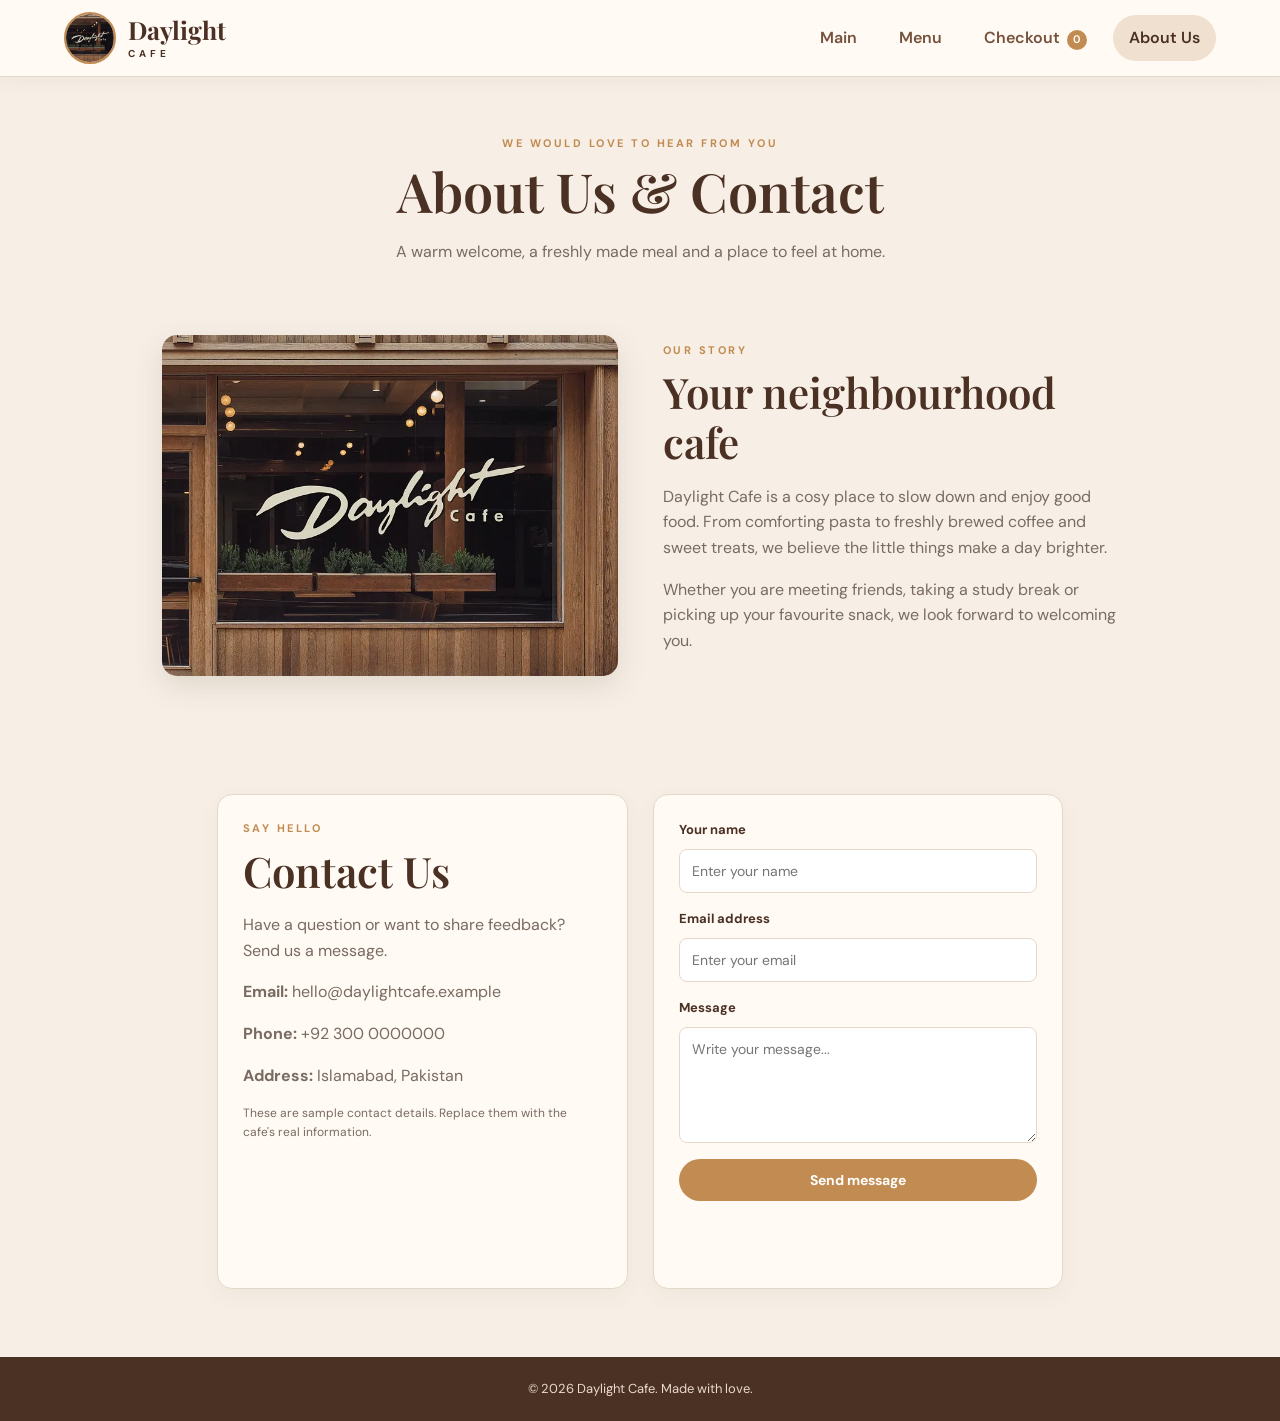
==== contact.html @ 04ac2de9 "Complete running website Contain all the html, css and js files along with cafe food pictures attach" ====
<!DOCTYPE html>
<html lang="en">
<head>
  <meta charset="UTF-8">
  <meta name="viewport" content="width=device-width, initial-scale=1.0">
  <title>Daylight Cafe | About Us</title>
  <link rel="stylesheet" href="cafestyle.css">
  <script src="cafe.js" defer></script>
</head>
<body>
  <header class="site-header">
    <a class="brand" href="index.html"><img src="cafe-logo.webp" alt="Daylight Cafe storefront"><span>Daylight <small>CAFE</small></span></a>
    <button class="nav-toggle" aria-label="Open navigation" aria-expanded="false">☰</button>
    <nav class="nav-links" aria-label="Main navigation">
      <a href="index.html">Main</a><a href="menu.html">Menu</a>
      <a href="checkout.html">Checkout <span class="cart-count">0</span></a><a class="active" href="contact.html">About Us</a>
    </nav>
  </header>
  <main class="page-main">
    <section class="page-title"><p class="eyebrow">We would love to hear from you</p><h1>About Us & Contact</h1><p>A warm welcome, a freshly made meal and a place to feel at home.</p></section>
    <section class="about-layout">
      <div class="about-photo"><img src="cafe-logo.webp" alt="Daylight Cafe storefront"></div>
      <div class="about-copy"><p class="eyebrow">Our story</p><h2>Your neighbourhood cafe</h2><p>Daylight Cafe is a cosy place to slow down and enjoy good food. From comforting pasta to freshly brewed coffee and sweet treats, we believe the little things make a day brighter.</p><p>Whether you are meeting friends, taking a study break or picking up your favourite snack, we look forward to welcoming you.</p></div>
    </section>
    <section class="contact-layout section">
      <div class="contact-details"><p class="eyebrow">Say hello</p><h2>Contact Us</h2><p>Have a question or want to share feedback? Send us a message.</p><p><strong>Email:</strong> hello@daylightcafe.example</p><p><strong>Phone:</strong> +92 300 0000000</p><p><strong>Address:</strong> Islamabad, Pakistan</p><p class="small-note">These are sample contact details. Replace them with the cafe's real information.</p></div>
      <form id="contact-form" class="contact-form">
        <label for="contact-name">Your name</label><input id="contact-name" name="name" type="text" placeholder="Enter your name" required>
        <label for="contact-email">Email address</label><input id="contact-email" name="email" type="email" placeholder="Enter your email" required>
        <label for="contact-message">Message</label><textarea id="contact-message" name="message" rows="5" placeholder="Write your message..." required></textarea>
        <button class="button" type="submit">Send message</button><p id="contact-feedback" class="cart-message" aria-live="polite"></p>
      </form>
    </section>
  </main>
  <footer><p>© <span data-year></span> Daylight Cafe. Made with love.</p></footer>
</body>
</html>
---- cafestyle.css ----
@import url('https://fonts.googleapis.com/css2?family=DM+Sans:wght@400;500;600;700&family=Playfair+Display:wght@500;600;700&display=swap');
:root{--cream:#f7efe6;--cream2:#fffaf4;--brown:#4b3024;--brown2:#76513c;--gold:#c28b51;--ink:#30231d;--muted:#796b61;--line:#e6d8c9;--white:#fff}
*{box-sizing:border-box}html{scroll-behavior:smooth}body{margin:0;background:var(--cream);color:var(--ink);font-family:'DM Sans',Arial,sans-serif;line-height:1.6}
a{color:inherit}.site-header{position:sticky;top:0;z-index:20;display:flex;align-items:center;justify-content:space-between;padding:12px clamp(18px,5vw,76px);background:rgba(255,250,244,.96);border-bottom:1px solid var(--line);box-shadow:0 3px 18px rgba(70,43,27,.06)}
.brand{display:flex;align-items:center;gap:12px;text-decoration:none;color:var(--brown);font-family:'Playfair Display',serif;font-size:25px;font-weight:700;line-height:1}.brand img{width:52px;height:52px;object-fit:cover;border-radius:50%;border:2px solid var(--gold)}.brand small{display:block;font:700 10px 'DM Sans',sans-serif;letter-spacing:4px;margin-top:5px}
.nav-links{display:flex;align-items:center;gap:10px}.nav-links a{padding:10px 16px;text-decoration:none;color:var(--brown2);font-weight:600;border-radius:30px;transition:.2s}.nav-links a:hover,.nav-links a.active{background:#efe0d0;color:var(--brown)}.cart-count{display:inline-grid;place-items:center;min-width:20px;height:20px;padding:0 5px;margin-left:3px;border-radius:20px;background:var(--gold);color:#fff;font-size:11px}
.nav-toggle{display:none;border:0;background:none;font-size:27px;color:var(--brown)}
.hero{display:grid;grid-template-columns:1fr 1fr;min-height:490px;background:var(--brown);color:var(--cream2)}.hero-copy{align-self:center;padding:70px clamp(25px,8vw,120px)}.hero h1,.page-title h1{font:600 clamp(38px,5vw,64px)/1.12 'Playfair Display',serif;margin:8px 0 18px}.hero h1 em{color:#e2b987}.hero-copy>p:not(.eyebrow){max-width:480px;color:#eadfd4;font-size:17px;margin-bottom:28px}.hero-image{min-height:390px;background:linear-gradient(90deg,rgba(75,48,36,.12),transparent),url('cafe-interior.jpg') center/cover}
.eyebrow{text-transform:uppercase;letter-spacing:2.5px;font-size:11px;font-weight:700;color:var(--gold);margin:0 0 8px}.button{display:inline-block;border:0;border-radius:30px;padding:12px 24px;background:var(--gold);color:#fff;text-decoration:none;font:700 14px 'DM Sans',sans-serif;cursor:pointer;transition:transform .2s,background .2s}.button:hover{background:var(--brown2);transform:translateY(-2px)}.button-outline{background:transparent;color:var(--brown);border:1px solid var(--brown2)}.button-outline:hover{color:white}.section{padding:68px clamp(18px,6vw,90px)}.section-heading,.page-title{text-align:center;margin:0 auto 32px}.section-heading h2,.welcome-strip h2,.about-copy h2,.contact-details h2{font:600 clamp(29px,4vw,42px)/1.2 'Playfair Display',serif;margin:4px 0 10px;color:var(--brown)}.section-heading p:last-child,.page-title>p:last-child{color:var(--muted);margin:0}
.slider{position:relative;max-width:1040px;margin:0 auto;overflow:hidden;border-radius:16px;box-shadow:0 12px 35px rgba(70,43,27,.12)}.slides{position:relative;min-height:390px}.slide{display:none;position:relative;height:390px}.slide.active{display:block;animation:fade .5s}.slide img{width:100%;height:100%;object-fit:cover;display:block}.slide:after{content:"";position:absolute;inset:45% 0 0;background:linear-gradient(transparent,rgba(25,16,12,.75))}.slide-caption{position:absolute;z-index:2;left:30px;bottom:22px;color:white}.slide-caption h3{font:600 27px 'Playfair Display',serif;margin:0}.slide-caption p{margin:2px 0}.slide-arrow{position:absolute;z-index:4;top:50%;transform:translateY(-50%);width:42px;height:42px;border:0;border-radius:50%;background:rgba(255,250,244,.9);color:var(--brown);font-size:30px;cursor:pointer}.slide-arrow.prev{left:15px}.slide-arrow.next{right:15px}.slider-dots{position:absolute;z-index:5;bottom:15px;right:28px;display:flex;gap:7px}.slider-dots button{width:9px;height:9px;padding:0;border:0;border-radius:50%;background:#ffffff88;cursor:pointer}.slider-dots button.active{background:#fff;transform:scale(1.3)}@keyframes fade{from{opacity:.55}to{opacity:1}}
.welcome-strip{display:flex;align-items:center;justify-content:space-between;gap:20px;padding:42px clamp(18px,8vw,120px);background:#ecddce}.welcome-strip h2{font-size:30px;margin:0}.text-link{color:var(--brown2);font-weight:700;text-decoration:none}.text-link:hover{text-decoration:underline}
footer{text-align:center;padding:22px;background:var(--brown);color:#e9dacc;font-size:13px}footer p{margin:0}.page-main{min-height:70vh}.page-title{padding:58px 18px 28px}.page-title h1{color:var(--brown);font-size:clamp(38px,5vw,54px)}.menu-feature{max-width:900px}.menu-feature .slides,.menu-feature .slide{height:300px;min-height:300px}
.menu-section{padding-top:55px}.menu-grid{display:grid;grid-template-columns:repeat(2,minmax(0,1fr));gap:24px;max-width:1050px;margin:0 auto}.menu-card{overflow:hidden;background:var(--cream2);border:1px solid var(--line);border-radius:14px;box-shadow:0 6px 20px rgba(70,43,27,.06)}.menu-card>img{display:block;width:100%;height:220px;object-fit:cover}.menu-card-content{padding:20px}.menu-card-title{display:flex;align-items:flex-start;justify-content:space-between;gap:10px}.menu-card-title h3{font:600 22px 'Playfair Display',serif;color:var(--brown);margin:0}.menu-card-title strong{white-space:nowrap;color:var(--brown2)}.menu-card p{color:var(--muted);margin:10px 0 17px;font-size:14px}.center{text-align:center;margin-top:32px}.cart-message{color:var(--brown2);font-weight:600;min-height:22px}
.checkout-layout{display:grid;grid-template-columns:1.5fr 1fr;gap:24px;max-width:1050px;margin:0 auto;padding:10px 22px 70px}.cart-panel,.summary-panel,.contact-form,.contact-details{background:var(--cream2);border:1px solid var(--line);border-radius:15px;padding:25px;box-shadow:0 7px 22px rgba(70,43,27,.05)}.cart-panel h2,.summary-panel h2{font:600 25px 'Playfair Display',serif;color:var(--brown);margin:0 0 18px}.cart-row{display:grid;grid-template-columns:1fr auto auto;gap:15px;align-items:center;padding:15px 0;border-bottom:1px solid var(--line)}.cart-row h3{font-size:16px;margin:0}.cart-row p{font-size:13px;color:var(--muted);margin:3px 0 0}.quantity-controls{display:flex;align-items:center;gap:8px}.quantity-controls button,.remove-item{border:1px solid var(--line);background:white;border-radius:20px;padding:4px 10px;cursor:pointer;color:var(--brown)}.remove-item{font-size:12px}.empty-cart{color:var(--muted)}.total-row{display:flex;justify-content:space-between;padding:12px 0;border-bottom:1px solid var(--line)}.grand-total{font-size:18px;color:var(--brown);border:0}.small-note{font-size:12px;color:var(--muted)}.full-width{width:100%;margin:12px 0}.summary-panel .text-link{display:inline-block;margin-top:10px}
.about-layout{display:grid;grid-template-columns:1fr 1fr;align-items:center;gap:45px;max-width:1000px;margin:0 auto;padding:10px 22px 50px}.about-photo img{display:block;width:100%;max-height:390px;object-fit:cover;border-radius:15px;box-shadow:0 10px 30px rgba(70,43,27,.13)}.about-copy p:not(.eyebrow){color:var(--muted)}.contact-layout{display:grid;grid-template-columns:1fr 1fr;gap:25px;max-width:1000px;margin:0 auto}.contact-details p:not(.eyebrow){color:var(--muted)}.contact-form{display:flex;flex-direction:column;gap:8px}.contact-form label{font-weight:700;font-size:13px;color:var(--brown)}.contact-form input,.contact-form textarea{width:100%;padding:12px;border:1px solid var(--line);border-radius:8px;background:white;font:14px 'DM Sans',sans-serif;margin-bottom:8px}.contact-form input:focus,.contact-form textarea:focus{outline:2px solid #d9b68d;border-color:transparent}.contact-form textarea{resize:vertical}
@media(max-width:720px){.site-header{padding:10px 17px}.nav-toggle{display:block}.nav-links{display:none;position:absolute;top:75px;left:0;right:0;flex-direction:column;align-items:stretch;padding:12px 18px;background:var(--cream2);border-bottom:1px solid var(--line)}.nav-links.open{display:flex}.nav-links a{padding:12px}.hero{grid-template-columns:1fr}.hero-copy{padding:55px 25px}.hero-image{min-height:260px}.slides,.slide{height:280px;min-height:280px}.menu-feature .slides,.menu-feature .slide{height:240px;min-height:240px}.menu-grid,.checkout-layout,.about-layout,.contact-layout{grid-template-columns:1fr}.menu-card>img{height:200px}.welcome-strip{align-items:flex-start;flex-direction:column}.section{padding:48px 17px}.checkout-layout{padding:5px 17px 50px}.cart-row{grid-template-columns:1fr auto;gap:8px}.cart-row .quantity-controls{grid-column:1}.cart-row .remove-item{grid-column:2;grid-row:2}.about-layout{padding:0 17px 35px;gap:22px}.contact-layout{padding-top:35px}}
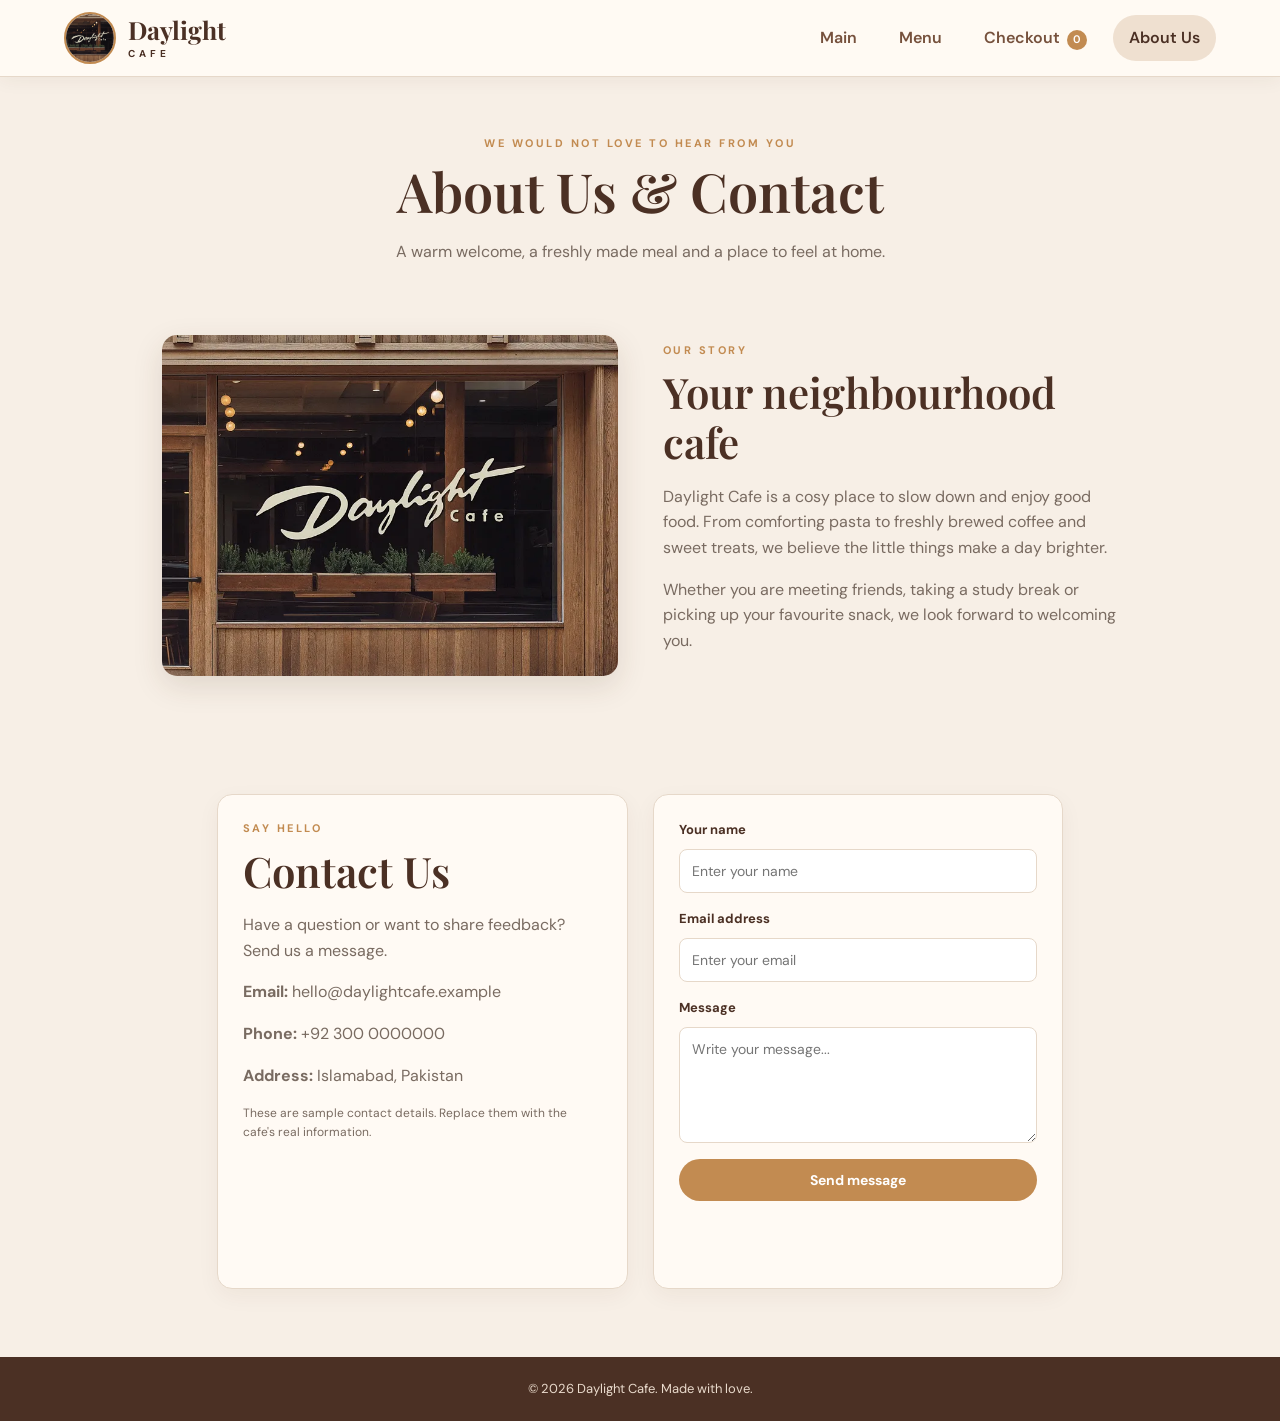
==== commit 0b02a653: "Changes Added a line so that the sentence can look more professional and appealing" ====
--- a/contact.html
+++ b/contact.html
@@ -17,7 +17,7 @@
     </nav>
   </header>
   <main class="page-main">
-    <section class="page-title"><p class="eyebrow">We would love to hear from you</p><h1>About Us & Contact</h1><p>A warm welcome, a freshly made meal and a place to feel at home.</p></section>
+    <section class="page-title"><p class="eyebrow">We would not love to hear from you</p><h1>About Us & Contact</h1><p>A warm welcome, a freshly made meal and a place to feel at home.</p></section>
     <section class="about-layout">
       <div class="about-photo"><img src="cafe-logo.webp" alt="Daylight Cafe storefront"></div>
       <div class="about-copy"><p class="eyebrow">Our story</p><h2>Your neighbourhood cafe</h2><p>Daylight Cafe is a cosy place to slow down and enjoy good food. From comforting pasta to freshly brewed coffee and sweet treats, we believe the little things make a day brighter.</p><p>Whether you are meeting friends, taking a study break or picking up your favourite snack, we look forward to welcoming you.</p></div>
